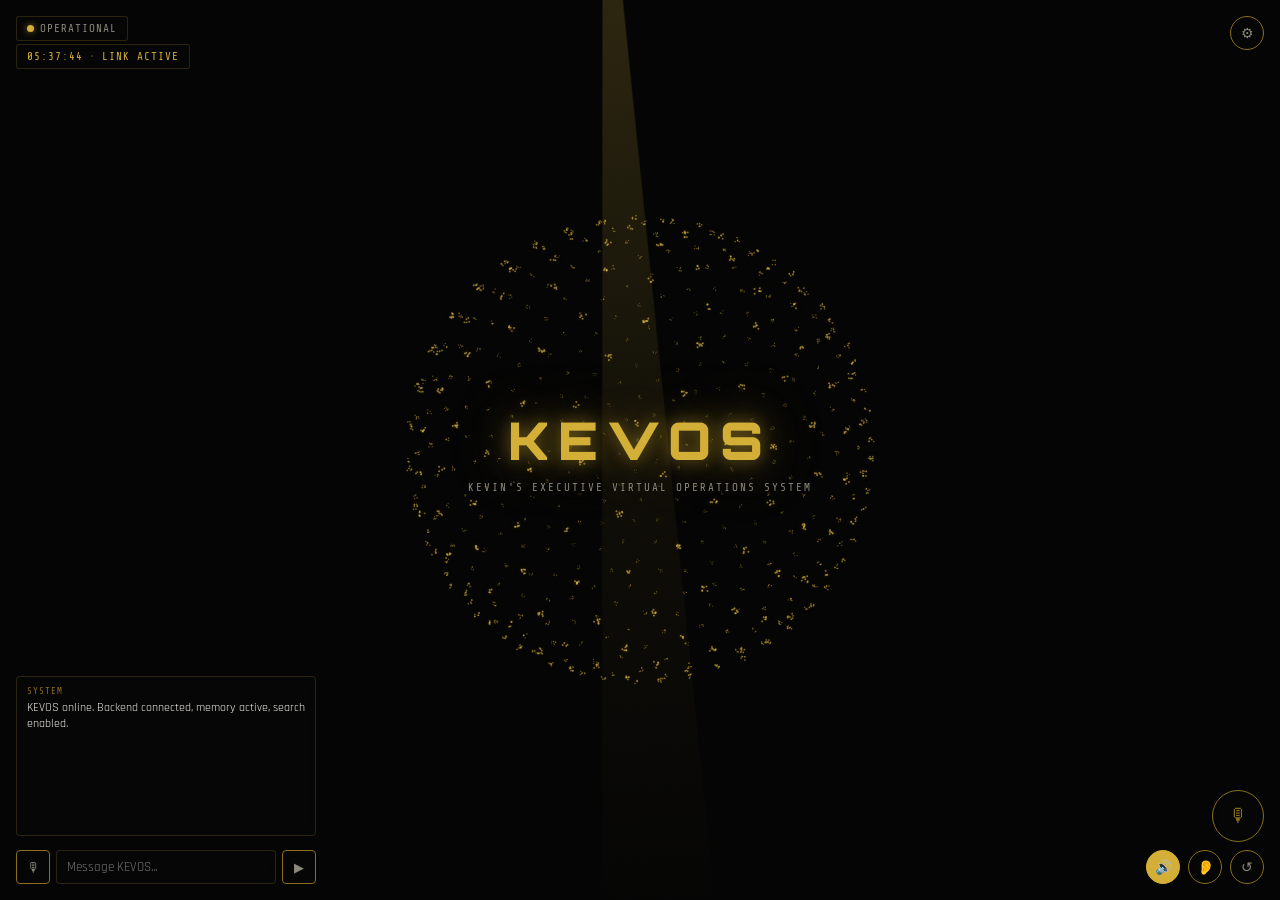
==== index (7).html @ 66a602ea "Add files via upload" ====
<!DOCTYPE html>
<html lang="en">
<head>
<meta charset="UTF-8" />
<meta name="viewport" content="width=device-width, initial-scale=1.0, viewport-fit=cover" />
<title>KEVOS</title>
<meta name="description" content="KEVOS — Kevin's Executive Virtual Operations System" />
<meta name="theme-color" content="#050505" />
<link rel="manifest" href="manifest.json" />
<link rel="preconnect" href="https://fonts.googleapis.com" />
<link rel="preconnect" href="https://fonts.gstatic.com" crossorigin />
<link href="https://fonts.googleapis.com/css2?family=Orbitron:wght@700;900&family=Rajdhani:wght@400;600&family=Share+Tech+Mono&display=swap" rel="stylesheet" />
<style>:root {
--gold: #d4af37;
--gold-dim: #8a6f1f;
--gold-glow: rgba(212, 175, 55, 0.4);
--gold-cold: #e8e2c8;
--bg: #050505;
--panel-bg: rgba(8, 8, 8, 0.55);
--text: #f2f0e8;
--text-dim: #8a8879;
--line: rgba(212, 175, 55, 0.18);
--danger: #ff5555;
--font-display: 'Orbitron', sans-serif;
--font-body: 'Rajdhani', sans-serif;
--font-mono: 'Share Tech Mono', monospace;
}
* { box-sizing: border-box; }
html, body {
margin: 0; padding: 0; height: 100%; background: var(--bg); color: var(--text);
font-family: var(--font-body), sans-serif; overflow: hidden; -webkit-font-smoothing: antialiased;
}
#sphereCanvas { position: fixed; inset: 0; width: 100vw; height: 100vh; cursor: grab; touch-action: none; }
#sphereCanvas.dragging { cursor: grabbing; }
.spotlight-beam {
position: fixed; top: -10%; left: 50%; width: 140px; height: 140vh;
background: linear-gradient(180deg, rgba(212,175,55,0.22), rgba(212,175,55,0.05) 45%, transparent 80%);
clip-path: polygon(46% 0%, 54% 0%, 100% 100%, 0% 100%);
transform: translateX(-50%) rotate(-6deg);
opacity: 0; pointer-events: none; z-index: 2; mix-blend-mode: screen;
transition: opacity 1.4s ease-in-out, transform 3.5s ease-in-out;
}
.spotlight-beam.on { opacity: 1; }
.wordmark {
position: fixed; top: 50%; left: 50%; transform: translate(-50%, -50%);
z-index: 3; text-align: center; pointer-events: none;
}
.wordmark__title {
font-family: var(--font-display), sans-serif; font-weight: 900;
font-size: clamp(30px, 6vw, 52px); letter-spacing: 9px; color: var(--gold);
text-shadow: 0 0 10px var(--gold-glow), 0 0 28px var(--gold-glow), 0 0 60px rgba(212,175,55,0.25);
transition: text-shadow 0.15s linear;
}
.wordmark__subtitle {
margin-top: 8px; font-family: var(--font-mono), monospace; font-size: 11px;
letter-spacing: 2px; color: var(--text-dim); text-transform: uppercase;
}
.corner {
position: fixed; z-index: 5; display: flex; gap: 8px;
}
.corner--status { top: 16px; left: 16px; flex-direction: column; align-items: flex-start; gap: 3px; }
.corner--gear { top: 16px; right: 16px; }
.corner--chat { bottom: 16px; left: 16px; flex-direction: column; width: 300px; max-width: calc(100vw - 32px); }
.corner--controls { bottom: 16px; right: 16px; flex-direction: column; align-items: flex-end; gap: 8px; }
.status-line {
font-family: var(--font-mono), monospace; font-size: 11px; letter-spacing: 1px; color: var(--text-dim);
display: flex; align-items: center; gap: 6px;
background: var(--panel-bg); backdrop-filter: blur(6px);
padding: 5px 10px; border-radius: 3px; border: 1px solid var(--line);
}
.status-dot { width: 7px; height: 7px; border-radius: 50%; background: var(--gold); box-shadow: 0 0 6px 1px var(--gold-glow); animation: pulse 2.2s ease-in-out infinite; }
@keyframes pulse { 0%,100%{opacity:1;} 50%{opacity:0.35;} }
#clock { color: var(--gold); }
.icon-btn {
width: 34px; height: 34px; border-radius: 50%;
background: var(--panel-bg); backdrop-filter: blur(6px);
border: 1px solid var(--gold-dim); color: var(--text-dim);
font-size: 14px; cursor: pointer; display: flex; align-items: center; justify-content: center;
transition: all 0.15s ease;
}
.icon-btn:hover { border-color: var(--gold); color: var(--gold); box-shadow: 0 0 10px var(--gold-glow); }
.icon-btn.active { background: var(--gold); color: #0a0a08; border-color: var(--gold); }
.chat-log {
height: 160px; overflow-y: auto; font-size: 12px; line-height: 1.4;
background: var(--panel-bg); backdrop-filter: blur(6px);
border: 1px solid var(--line); border-radius: 4px; padding: 8px 10px; margin-bottom: 6px;
}
.chat-log::-webkit-scrollbar { width: 4px; }
.chat-log::-webkit-scrollbar-thumb { background: var(--gold-dim); border-radius: 2px; }
.logline { margin-bottom: 8px; animation: fade-in 0.2s ease-out; }
@keyframes fade-in { from{opacity:0; transform:translateY(3px);} to{opacity:1; transform:translateY(0);} }
.logline__meta { display:block; font-family: var(--font-mono), monospace; font-size: 9px; letter-spacing: 1px; color: var(--text-dim); margin-bottom: 2px; }
.logline--system .logline__meta { color: var(--gold-dim); }
.logline--user .logline__meta { color: var(--gold); }
.logline--error .logline__meta, .logline--error .logline__body { color: var(--danger); }
.composer { display: flex; gap: 6px; }
.composer__input {
flex: 1; background: var(--panel-bg); backdrop-filter: blur(6px);
border: 1px solid var(--line); color: var(--text); font-family: var(--font-body), sans-serif;
font-size: 13px; padding: 8px 10px; border-radius: 4px; outline: none;
}
.composer__input:focus { border-color: var(--gold); box-shadow: 0 0 0 1px var(--gold-glow); }
.composer__send, .composer__mic {
width: 34px; border-radius: 4px; border: 1px solid var(--gold-dim);
background: var(--panel-bg); backdrop-filter: blur(6px); color: var(--text-dim); cursor: pointer;
}
.composer__send:hover, .composer__mic:hover { border-color: var(--gold); color: var(--gold); }
.live-orb {
width: 52px; height: 52px; border-radius: 50%;
background: var(--panel-bg); backdrop-filter: blur(6px);
border: 1px solid var(--gold-dim); color: var(--gold-dim); font-size: 19px; cursor: pointer;
transition: all 0.2s ease;
}
.live-orb:hover { border-color: var(--gold); color: var(--gold); box-shadow: 0 0 14px var(--gold-glow); }
.live-orb.active { background: var(--gold); color: #0a0a08; border-color: var(--gold); box-shadow: 0 0 20px 4px var(--gold-glow); animation: orb-pulse 1.6s ease-in-out infinite; }
@keyframes orb-pulse { 0%,100%{transform:scale(1);} 50%{transform:scale(1.07);} }
.controls-row { display: flex; gap: 8px; }
.settings {
position: fixed; top: 0; right: -320px; width: 300px; height: 100dvh;
background: rgba(6,6,6,0.92); backdrop-filter: blur(10px);
border-left: 1px solid var(--gold-dim); z-index: 20; transition: right 0.25s ease-out;
display: flex; flex-direction: column; overflow-y: auto;
}
.settings.open { right: 0; }
.settings__header {
display: flex; justify-content: space-between; align-items: center;
font-family: var(--font-mono), monospace; font-size: 11px; letter-spacing: 1.5px; color: var(--gold);
padding: 14px 16px; border-bottom: 1px solid var(--line);
}
.settings__close { background: none; border: none; color: var(--text-dim); font-size: 14px; cursor: pointer; }
.settings__close:hover { color: var(--gold); }
.settings__section { padding: 14px 16px; border-bottom: 1px solid var(--line); }
.settings__title { font-family: var(--font-mono), monospace; font-size: 10px; letter-spacing: 1.5px; color: var(--gold-dim); margin-bottom: 10px; }
.field { display: flex; align-items: center; gap: 8px; font-size: 12px; color: var(--text-dim); margin-bottom: 12px; }
.field span:first-child { width: 42px; flex-shrink: 0; }
.field__value { width: 28px; color: var(--gold); font-family: var(--font-mono), monospace; }
.field input[type="range"] { flex: 1; accent-color: var(--gold); }
.field--toggle { justify-content: space-between; }
.field--toggle span:first-child { width: auto; }
.field--toggle input[type="checkbox"] { accent-color: var(--gold); width: 16px; height: 16px; }
.settings__note { font-size: 11px; color: var(--text-dim); line-height: 1.5; margin: 0 0 10px; }
.btn-danger {
width: 100%; font-family: var(--font-mono), monospace; font-size: 10px; letter-spacing: 0.5px;
background: transparent; border: 1px solid var(--danger); color: var(--danger);
padding: 9px 4px; border-radius: 3px; cursor: pointer;
}
.btn-danger:hover { background: rgba(255,85,85,0.12); color: #fff; }
.celebrate-flash {
position: fixed; inset: 0; z-index: 15; pointer-events: none;
background: radial-gradient(circle at 50% 42%, rgba(255,255,255,0.9), rgba(255,255,255,0) 55%);
opacity: 0; animation: flash-burst 1.3s ease-out forwards;
}
@keyframes flash-burst { 0%{opacity:0;} 15%{opacity:1;} 100%{opacity:0;} }
.streak {
position: fixed; z-index: 8; pointer-events: none; height: 2px; width: 160px;
background: linear-gradient(90deg, transparent, var(--gold), transparent);
filter: drop-shadow(0 0 6px var(--gold-glow));
opacity: 0; animation: streak-move linear forwards;
}
@keyframes streak-move {
0% { opacity: 0; transform: translate(var(--sx), var(--sy)) rotate(var(--rot)) scaleX(0.3); }
15% { opacity: 0.9; }
100% { opacity: 0; transform: translate(var(--ex), var(--ey)) rotate(var(--rot)) scaleX(1); }
}
@media (max-width: 640px) {
.corner--chat { width: calc(100vw - 32px); }
.wordmark__title { letter-spacing: 5px; }
}</style>
</head>
<body>
<canvas id="sphereCanvas"></canvas>
<div class="spotlight-beam" id="spotlightBeam"></div>
<div class="wordmark">
<div class="wordmark__title">KEVOS</div>
<div class="wordmark__subtitle" id="heroSubtitle">Kevin's Executive Virtual Operations System</div>
</div>
<div class="corner corner--status">
<div class="status-line"><span class="status-dot"></span><span id="statusText">OPERATIONAL</span></div>
<div class="status-line"><span id="clock">--:--:--</span><span style="opacity:0.4">•</span><span id="linkState">LINK PENDING</span></div>
</div>
<div class="corner corner--gear">
<button class="icon-btn" id="settingsBtn" title="Settings">⚙</button>
</div>
<div class="corner corner--chat">
<div class="chat-log" id="feed">
<div class="logline logline--system">
<span class="logline__meta">SYSTEM</span>
<span class="logline__body">KEVOS online. Backend connected, memory active, search enabled.</span>
</div>
</div>
<form class="composer" id="composer" autocomplete="off">
<button type="button" class="composer__mic" id="micBtn" title="Voice input">🎙</button>
<input id="input" class="composer__input" type="text" placeholder="Message KEVOS..." />
<button type="submit" class="composer__send" title="Send">▶</button>
</form>
</div>
<div class="corner corner--controls">
<button class="live-orb" id="liveOrb" title="Start live conversation">🎙</button>
<div class="controls-row">
<button class="icon-btn active" id="voiceOutBtn" title="Voice output on/off">🔊</button>
<button class="icon-btn" id="wakeWordBtn" title="Wake word on/off">👂</button>
<button class="icon-btn" id="resetBtn" title="Clear log">↺</button>
</div>
</div>
<aside class="settings" id="settingsPanel">
<div class="settings__header">
SETTINGS
<button class="settings__close" id="settingsClose">✕</button>
</div>
<div class="settings__section">
<div class="settings__title">VOICE OUTPUT</div>
<label class="field">
<span>Rate</span>
<input type="range" id="rateSlider" min="0.5" max="2" step="0.1" value="1" />
<span class="field__value" id="rateValue">1.0</span>
</label>
<label class="field">
<span>Pitch</span>
<input type="range" id="pitchSlider" min="0" max="2" step="0.1" value="0.9" />
<span class="field__value" id="pitchValue">0.9</span>
</label>
</div>
<div class="settings__section">
<div class="settings__title">DISPLAY</div>
<label class="field field--toggle">
<span>Sphere visual</span>
<input type="checkbox" id="sphereToggle" checked />
</label>
<label class="field field--toggle">
<span>Spotlight beam</span>
<input type="checkbox" id="spotlightToggle" checked />
</label>
</div>
<div class="settings__section">
<div class="settings__title">MEMORY</div>
<p class="settings__note">Clears what KEVOS remembers from your conversations on this device.</p>
<button class="btn-danger" id="clearMemoryBtn">CLEAR MY MEMORY</button>
</div>
</aside>
<script>const canvas = document.getElementById('sphereCanvas');
const ctx = canvas.getContext('2d');
function resizeCanvas() {
canvas.width = window.innerWidth * devicePixelRatio;
canvas.height = window.innerHeight * devicePixelRatio;
}
resizeCanvas();
window.addEventListener('resize', resizeCanvas);
const POINT_COUNT = 460;
let points = [];
function buildSphere(count) {
points = [];
for (let i = 0; i < count; i++) {
const phi = Math.acos(1 - (2 * (i + 0.5)) / count);
const theta = Math.PI * (1 + Math.sqrt(5)) * i;
points.push({
x0: Math.sin(phi) * Math.cos(theta),
y0: Math.sin(phi) * Math.sin(theta),
z0: Math.cos(phi),
subDots: 4 + Math.floor(Math.random() * 5), // 4-8
});
}
}
buildSphere(POINT_COUNT);
let angleX = 0.3;
let angleY = 0;
let isDragging = false;
let dragLastX = 0, dragLastY = 0;
let userZoom = 1;
canvas.addEventListener('mousedown', (e) => {
isDragging = true;
canvas.classList.add('dragging');
dragLastX = e.clientX; dragLastY = e.clientY;
});
window.addEventListener('mouseup', () => { isDragging = false; canvas.classList.remove('dragging'); });
window.addEventListener('mousemove', (e) => {
if (!isDragging) return;
const dx = e.clientX - dragLastX, dy = e.clientY - dragLastY;
angleY += dx * 0.005;
angleX += dy * 0.005;
dragLastX = e.clientX; dragLastY = e.clientY;
});
canvas.addEventListener('touchstart', (e) => {
isDragging = true;
const t = e.touches[0]; dragLastX = t.clientX; dragLastY = t.clientY;
}, { passive: true });
window.addEventListener('touchend', () => { isDragging = false; });
window.addEventListener('touchmove', (e) => {
if (!isDragging) return;
const t = e.touches[0];
const dx = t.clientX - dragLastX, dy = t.clientY - dragLastY;
angleY += dx * 0.005; angleX += dy * 0.005;
dragLastX = t.clientX; dragLastY = t.clientY;
}, { passive: true });
canvas.addEventListener('wheel', (e) => {
e.preventDefault();
userZoom = Math.min(2.2, Math.max(0.5, userZoom - e.deltaY * 0.0008));
}, { passive: false });
function rotatePoint(x0, y0, z0, ax, ay) {
let y1 = y0 * Math.cos(ax) - z0 * Math.sin(ax);
let z1 = y0 * Math.sin(ax) + z0 * Math.cos(ax);
let x1 = x0;
let x2 = x1 * Math.cos(ay) + z1 * Math.sin(ay);
let z2 = -x1 * Math.sin(ay) + z1 * Math.cos(ay);
let y2 = y1;
return { x: x2, y: y2, z: z2 };
}
const STATE_TARGETS = {
idle:      { radius: 170, spin: 0.0028, glow: 0.55, colorMix: 0.15 },
standby:   { radius: 150, spin: 0.0015, glow: 0.35, colorMix: 0.1 },
listening: { radius: 210, spin: 0.0055, glow: 0.9,  colorMix: 0.25 },
thinking:  { radius: 120, spin: 0.014,  glow: 0.75, colorMix: 0.85 }, // colorMix -> cold white-gold
speaking:  { radius: 185, spin: 0.0042, glow: 0.85, colorMix: 0.2 },
celebrate: { radius: 240, spin: 0.02,   glow: 1.0,  colorMix: 0.3 },
};
let current = { radius: 40, spin: 0.003, glow: 0.9, colorMix: 0.1 }; // starts small -> bursts on load
function lerp(a, b, t) { return a + (b - a) * t; }
let wordPulseUntil = 0; // brief extra shine per spoken word
function currentState() { return document.body.dataset.state || 'idle'; }
function drawSphere() {
const w = canvas.width, h = canvas.height;
ctx.clearRect(0, 0, w, h);
const target = STATE_TARGETS[currentState()] || STATE_TARGETS.idle;
const lerpSpeed = 0.045;
current.radius = lerp(current.radius, target.radius, lerpSpeed);
current.spin = lerp(current.spin, target.spin, lerpSpeed);
current.glow = lerp(current.glow, target.glow, lerpSpeed);
current.colorMix = lerp(current.colorMix, target.colorMix, lerpSpeed);
let micBoost = 0;
if (currentState() === 'listening' && micAnalyser) micBoost = micVolume() * 0.35;
let wordBoost = (currentState() === 'speaking' && Date.now() < wordPulseUntil) ? 0.3 : 0;
if (!isDragging) angleY += current.spin;
const cx = w / 2, cy = h / 2;
const perspective = 480 * devicePixelRatio;
const radiusPx = current.radius * devicePixelRatio * userZoom;
const projected = points.map(p => {
const r = rotatePoint(p.x0 * radiusPx, p.y0 * radiusPx, p.z0 * radiusPx, angleX, angleY);
const scale = perspective / (perspective - r.z);
return { sx: cx + r.x * scale, sy: cy + r.y * scale, z: r.z, scale, subDots: p.subDots };
});
projected.sort((a, b) => a.z - b.z);
const mix = Math.min(1, current.colorMix);
const r = Math.round(lerp(212, 232, mix));
const g = Math.round(lerp(175, 226, mix));
const b = Math.round(lerp(55, 200, mix));
const glowLevel = Math.min(1.4, current.glow + micBoost + wordBoost);
for (const p of projected) {
const depthFactor = Math.min(1, Math.max(0.12, p.scale - 0.5));
const dotSize = (1.1 + depthFactor * 1.8) * devicePixelRatio;
const alpha = Math.min(1, (0.22 + depthFactor * 0.6) * glowLevel);
ctx.shadowBlur = 9 * devicePixelRatio * depthFactor * glowLevel;
ctx.shadowColor = `rgba(${r},${g},${b},${alpha.toFixed(2)})`;
ctx.fillStyle = `rgba(${r},${g},${b},${alpha.toFixed(2)})`;
for (let i = 0; i < p.subDots; i++) {
const jx = (Math.random() - 0.5) * dotSize * 2.2;
const jy = (Math.random() - 0.5) * dotSize * 2.2;
ctx.beginPath();
ctx.arc(p.sx + jx, p.sy + jy, dotSize * 0.35, 0, Math.PI * 2);
ctx.fill();
}
}
ctx.shadowBlur = 0;
document.querySelector('.wordmark__title').style.textShadow =
`0 0 ${8 + glowLevel * 10}px var(--gold-glow), 0 0 ${20 + glowLevel * 24}px var(--gold-glow), 0 0 ${50 + glowLevel * 30}px rgba(212,175,55,0.25)`;
requestAnimationFrame(drawSphere);
}
requestAnimationFrame(drawSphere);
function setKevosState(state, label) {
document.body.dataset.state = state;
document.getElementById('heroSubtitle').textContent = label || "Kevin's Executive Virtual Operations System";
}
setKevosState('idle');
const spotlightBeam = document.getElementById('spotlightBeam');
let spotlightEnabled = true;
function sweepSpotlight() {
if (!spotlightEnabled) return;
spotlightBeam.style.transform = `translateX(-50%) rotate(${(-10 + Math.random() * 20).toFixed(1)}deg)`;
spotlightBeam.classList.add('on');
setTimeout(() => spotlightBeam.classList.remove('on'), 1200 + Math.random() * 800);
}
setInterval(() => {
const state = currentState();
const chance = state === 'speaking' ? 0.55 : state === 'celebrate' ? 0.9 : 0.06;
if (Math.random() < chance) sweepSpotlight();
}, 1400);
function spawnStreak() {
const streak = document.createElement('div');
streak.className = 'streak';
const fromLeft = Math.random() < 0.5;
const y = `${10 + Math.random() * 70}vh`;
streak.style.setProperty('--sx', fromLeft ? '-10vw' : '110vw');
streak.style.setProperty('--sy', y);
streak.style.setProperty('--ex', fromLeft ? '110vw' : '-10vw');
streak.style.setProperty('--ey', y);
streak.style.setProperty('--rot', `${(Math.random() * 10 - 5).toFixed(1)}deg`);
streak.style.animationDuration = `${0.5 + Math.random() * 0.3}s`;
document.body.appendChild(streak);
setTimeout(() => streak.remove(), 900);
}
function spawnStreakBurst(count) {
for (let i = 0; i < count; i++) {
setTimeout(spawnStreak, i * 90 + Math.random() * 100);
}
}
setTimeout(() => {
current.radius = 340; current.glow = 1.4;
spawnStreakBurst(4);
sweepSpotlight();
}, 300);
function tick() {
document.getElementById('clock').textContent = new Date().toLocaleTimeString('en-US', { hour12: false });
}
tick();
setInterval(tick, 1000);
const feed = document.getElementById('feed');
function nowTime() { return new Date().toLocaleTimeString('en-US', { hour12: false }); }
function logLine(kind, text) {
const wrap = document.createElement('div');
wrap.className = `logline logline--${kind}`;
const meta = document.createElement('span');
meta.className = 'logline__meta';
meta.textContent = `${kind === 'user' ? 'YOU' : kind === 'error' ? 'ERROR' : 'SYSTEM'} // ${nowTime()}`;
const body = document.createElement('span');
body.className = 'logline__body';
body.textContent = text;
wrap.appendChild(meta); wrap.appendChild(body);
feed.appendChild(wrap);
feed.scrollTop = feed.scrollHeight;
}
document.getElementById('resetBtn').addEventListener('click', () => {
feed.innerHTML = '';
logLine('system', 'Log cleared.');
});
function getSessionId() {
let id = localStorage.getItem('kevos_session_id');
if (!id) {
id = 'sess_' + Math.random().toString(36).slice(2) + Date.now().toString(36);
localStorage.setItem('kevos_session_id', id);
}
return id;
}
const sessionId = getSessionId();
const KEVOS_BACKEND_URL = 'https://kevos-backend.margohanna333.workers.dev/';
async function sendToKevos(message) {
if (!KEVOS_BACKEND_URL) return { ok: false, text: 'No backend connected.' };
try {
const res = await fetch(KEVOS_BACKEND_URL, {
method: 'POST', headers: { 'Content-Type': 'application/json', 'x-kevos-key': 'tOSWNvhdUZK7G-xikaFYsM_IXwcduVjS8SnBN9ajouQ' },
body: JSON.stringify({ message, sessionId }),
});
if (!res.ok) throw new Error(`Backend error: ${res.status}`);
const data = await res.json();
return { ok: true, text: data.reply || '(empty response)' };
} catch (err) {
return { ok: false, text: `Connection failed: ${err.message}` };
}
}
const linkState = document.getElementById('linkState');
if (KEVOS_BACKEND_URL) { linkState.textContent = 'LINK ACTIVE'; linkState.style.color = 'var(--gold)'; }
else { linkState.textContent = 'LINK PENDING'; linkState.style.color = 'var(--danger)'; }
function normalizeSpeech(text) { return text.toLowerCase().replace(/[^a-z\s]/g, '').replace(/\s+/g, ' ').trim(); }
function checkEasterEgg(text) {
if (normalizeSpeech(text).includes('wake up babas home')) { triggerWelcomeHome(); return true; }
return false;
}
function triggerWelcomeHome() {
logLine('system', '🎉 "Wake up babas home" detected — running welcome sequence.');
setKevosState('celebrate', 'SYSTEMS PRIMED. STANDING BY, SIR.');
document.querySelector('.wordmark__title').textContent = 'WELCOME HOME';
const flash = document.createElement('div');
flash.className = 'celebrate-flash';
document.body.appendChild(flash);
setTimeout(() => flash.remove(), 1400);
spawnStreakBurst(10);
sweepSpotlight();
speak('Welcome home, daddy.');
setTimeout(() => {
document.querySelector('.wordmark__title').textContent = 'KEVOS';
if (liveMode) setKevosState('listening', 'LISTENING...');
else if (wakeWordActive) enterStandby();
else setKevosState('idle');
}, 3400);
}
const micBtn = document.getElementById('micBtn');
const SpeechRecognitionAPI = window.SpeechRecognition || window.webkitSpeechRecognition;
let recognition = null;
const WAKE_WORDS = ['hey kevos', 'kevos', 'hey kevin', 'okay kevos'];
let micAnalyser = null, micData = null;
async function ensureMicAnalyser() {
if (micAnalyser) return micAnalyser;
try {
const stream = await navigator.mediaDevices.getUserMedia({ audio: true });
const audioCtx = new (window.AudioContext || window.webkitAudioContext)();
const source = audioCtx.createMediaStreamSource(stream);
micAnalyser = audioCtx.createAnalyser();
micAnalyser.fftSize = 256;
micData = new Uint8Array(micAnalyser.frequencyBinCount);
source.connect(micAnalyser);
} catch (err) { micAnalyser = null; }
return micAnalyser;
}
function micVolume() {
if (!micAnalyser || !micData) return 0;
micAnalyser.getByteFrequencyData(micData);
let sum = 0;
for (let i = 0; i < micData.length; i++) sum += micData[i];
return Math.min(1, (sum / micData.length / 255) * 3.2);
}
function stripWakeWord(lowerText) {
for (const w of WAKE_WORDS) {
const idx = lowerText.indexOf(w);
if (idx !== -1) return lowerText.slice(idx + w.length).replace(/^[,.\s]+/, '').trim();
}
return null;
}
function restartAlwaysOnRecognition() {
if (!recognition) return;
try { recognition.start(); } catch (e) {}
}
if (SpeechRecognitionAPI) {
recognition = new SpeechRecognitionAPI();
recognition.lang = 'en-US';
recognition.interimResults = true;
recognition.addEventListener('result', (e) => {
const last = e.results[e.results.length - 1];
const transcript = last[0].transcript;
const isFinal = last.isFinal;
const state = currentState();
if ((liveMode || wakeWordActive) && state === 'speaking') {
window.speechSynthesis.cancel();
setKevosState('listening', 'LISTENING...');
if (isFinal && transcript.trim()) handleLiveTranscript(transcript.trim());
return;
}
if (wakeWordActive && !liveMode && state === 'standby') {
if (!isFinal) return;
if (checkEasterEgg(transcript)) return;
const remainder = stripWakeWord(transcript.toLowerCase());
if (remainder === null) return;
wakeConversation();
if (remainder) handleLiveTranscript(remainder);
else setKevosState('listening', 'LISTENING...');
return;
}
if (liveMode && isFinal) { handleLiveTranscript(transcript.trim()); return; }
if (!liveMode && !wakeWordActive && isFinal) { input.value = transcript; }
});
recognition.addEventListener('end', () => {
micBtn.classList.remove('active');
if ((liveMode || wakeWordActive) && !liveAwaitingReply) restartAlwaysOnRecognition();
});
recognition.addEventListener('error', (e) => {
micBtn.classList.remove('active');
if (liveMode || wakeWordActive) {
if (e.error === 'no-speech' || e.error === 'aborted') restartAlwaysOnRecognition();
else { logLine('error', `Mic error: ${e.error}.`); stopLiveMode(); stopWakeWord(); }
} else { logLine('error', 'Mic error — check microphone permission.'); }
});
micBtn.addEventListener('click', () => {
if (liveMode || wakeWordActive) return;
ensureMicAnalyser();
micBtn.classList.add('active');
recognition.start();
});
} else {
micBtn.disabled = true;
micBtn.title = 'Voice input not supported in this browser';
}
let voiceOutEnabled = true;
const voiceOutBtn = document.getElementById('voiceOutBtn');
let voiceRate = 1.0, voicePitch = 0.9;
function speak(text) {
if (!voiceOutEnabled || !('speechSynthesis' in window)) return;
window.speechSynthesis.cancel();
const utter = new SpeechSynthesisUtterance(text);
utter.rate = voiceRate; utter.pitch = voicePitch;
utter.onboundary = () => { wordPulseUntil = Date.now() + 180; };
window.speechSynthesis.speak(utter);
}
voiceOutBtn.addEventListener('click', () => {
voiceOutEnabled = !voiceOutEnabled;
voiceOutBtn.classList.toggle('active', voiceOutEnabled);
if (!voiceOutEnabled) window.speechSynthesis.cancel();
});
const composer = document.getElementById('composer');
const input = document.getElementById('input');
composer.addEventListener('submit', async (e) => {
e.preventDefault();
const text = input.value.trim();
if (!text) return;
input.value = '';
if (checkEasterEgg(text)) return;
logLine('user', text);
const result = await sendToKevos(text);
logLine(result.ok ? 'system' : 'error', result.text);
if (result.ok) speak(result.text);
});
const liveOrb = document.getElementById('liveOrb');
let liveMode = false, liveAwaitingReply = false;
function startLiveListening() {
if (!liveMode || !recognition) return;
setKevosState('listening', 'LISTENING...');
restartAlwaysOnRecognition();
}
function stopLiveMode() {
liveMode = false; liveAwaitingReply = false;
liveOrb.classList.remove('active');
if (!wakeWordActive) setKevosState('idle');
if (recognition && !wakeWordActive) { try { recognition.stop(); } catch (e) {} }
window.speechSynthesis.cancel();
}
async function handleLiveTranscript(transcript) {
if (!transcript) { if (liveMode) startLiveListening(); return; }
if (checkEasterEgg(transcript)) return;
liveAwaitingReply = true;
logLine('user', transcript);
setKevosState('thinking', 'THINKING...');
const result = await sendToKevos(transcript);
logLine(result.ok ? 'system' : 'error', result.text);
const canSpeak = result.ok && voiceOutEnabled && 'speechSynthesis' in window;
if (canSpeak) {
setKevosState('speaking', 'SPEAKING... (say anything to interrupt)');
window.speechSynthesis.cancel();
const utter = new SpeechSynthesisUtterance(result.text);
utter.rate = voiceRate; utter.pitch = voicePitch;
utter.onboundary = () => { wordPulseUntil = Date.now() + 180; };
utter.onend = () => {
liveAwaitingReply = false;
if (liveMode) startLiveListening();
else if (wakeWordActive) enterStandby();
else setKevosState('idle');
};
utter.onerror = utter.onend;
window.speechSynthesis.speak(utter);
restartAlwaysOnRecognition();
} else {
liveAwaitingReply = false;
if (liveMode) startLiveListening();
else if (wakeWordActive) enterStandby();
else setKevosState('idle');
}
}
liveOrb.addEventListener('click', () => {
if (!SpeechRecognitionAPI) { logLine('error', 'Voice input not supported in this browser.'); return; }
if (liveMode) { stopLiveMode(); logLine('system', 'Live conversation ended.'); }
else {
ensureMicAnalyser();
liveMode = true;
liveOrb.classList.add('active');
logLine('system', 'Live conversation started — talk anytime, interrupt anytime.');
startLiveListening();
}
});
const wakeWordBtn = document.getElementById('wakeWordBtn');
let wakeWordActive = false;
function enterStandby() { setKevosState('standby', 'Say "Hey KEVOS"...'); restartAlwaysOnRecognition(); }
function wakeConversation() {
liveMode = true;
liveOrb.classList.add('active');
logLine('system', 'Wake word heard — KEVOS is listening.');
spawnStreakBurst(3);
sweepSpotlight();
}
function stopWakeWord() {
wakeWordActive = false;
wakeWordBtn.classList.remove('active');
if (!liveMode) { setKevosState('idle'); if (recognition) { try { recognition.stop(); } catch (e) {} } }
}
wakeWordBtn.addEventListener('click', () => {
if (!SpeechRecognitionAPI) { logLine('error', 'Voice input not supported in this browser.'); return; }
if (wakeWordActive) { stopWakeWord(); logLine('system', 'Wake word disabled.'); }
else {
ensureMicAnalyser();
wakeWordActive = true;
wakeWordBtn.classList.add('active');
logLine('system', 'Wake word enabled — say "Hey KEVOS" anytime.');
if (!liveMode) enterStandby();
}
});
const settingsPanel = document.getElementById('settingsPanel');
document.getElementById('settingsBtn').addEventListener('click', () => settingsPanel.classList.add('open'));
document.getElementById('settingsClose').addEventListener('click', () => settingsPanel.classList.remove('open'));
const rateSlider = document.getElementById('rateSlider');
const pitchSlider = document.getElementById('pitchSlider');
rateSlider.addEventListener('input', () => {
voiceRate = parseFloat(rateSlider.value);
document.getElementById('rateValue').textContent = voiceRate.toFixed(1);
});
pitchSlider.addEventListener('input', () => {
voicePitch = parseFloat(pitchSlider.value);
document.getElementById('pitchValue').textContent = voicePitch.toFixed(1);
});
document.getElementById('sphereToggle').addEventListener('change', (e) => {
canvas.style.display = e.target.checked ? '' : 'none';
});
document.getElementById('spotlightToggle').addEventListener('change', (e) => {
spotlightEnabled = e.target.checked;
if (!spotlightEnabled) spotlightBeam.classList.remove('on');
});
document.getElementById('clearMemoryBtn').addEventListener('click', () => {
localStorage.removeItem('kevos_session_id');
logLine('system', 'Memory reset locally. A fresh conversation starts next message.');
});
if ('serviceWorker' in navigator) {
window.addEventListener('load', () => {
navigator.serviceWorker.register('sw.js').catch(() => {});
});
}</script>
</body>
</html>
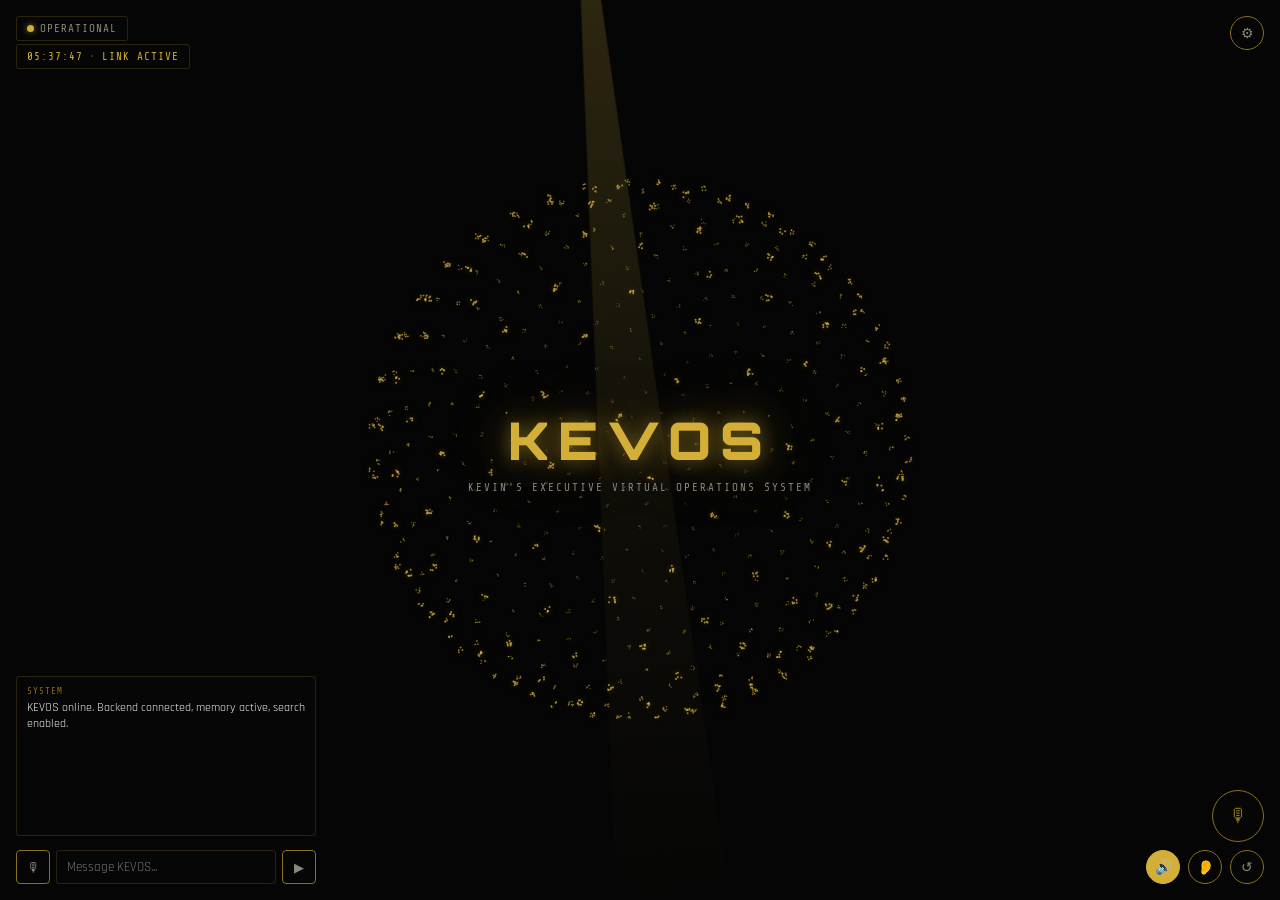
==== commit 91e4af59: "Update index (7).html" ====
--- a/index (7).html
+++ b/index (7).html
@@ -706,4 +706,4 @@
 });
 }</script>
 </body>
-</html>+</html>
